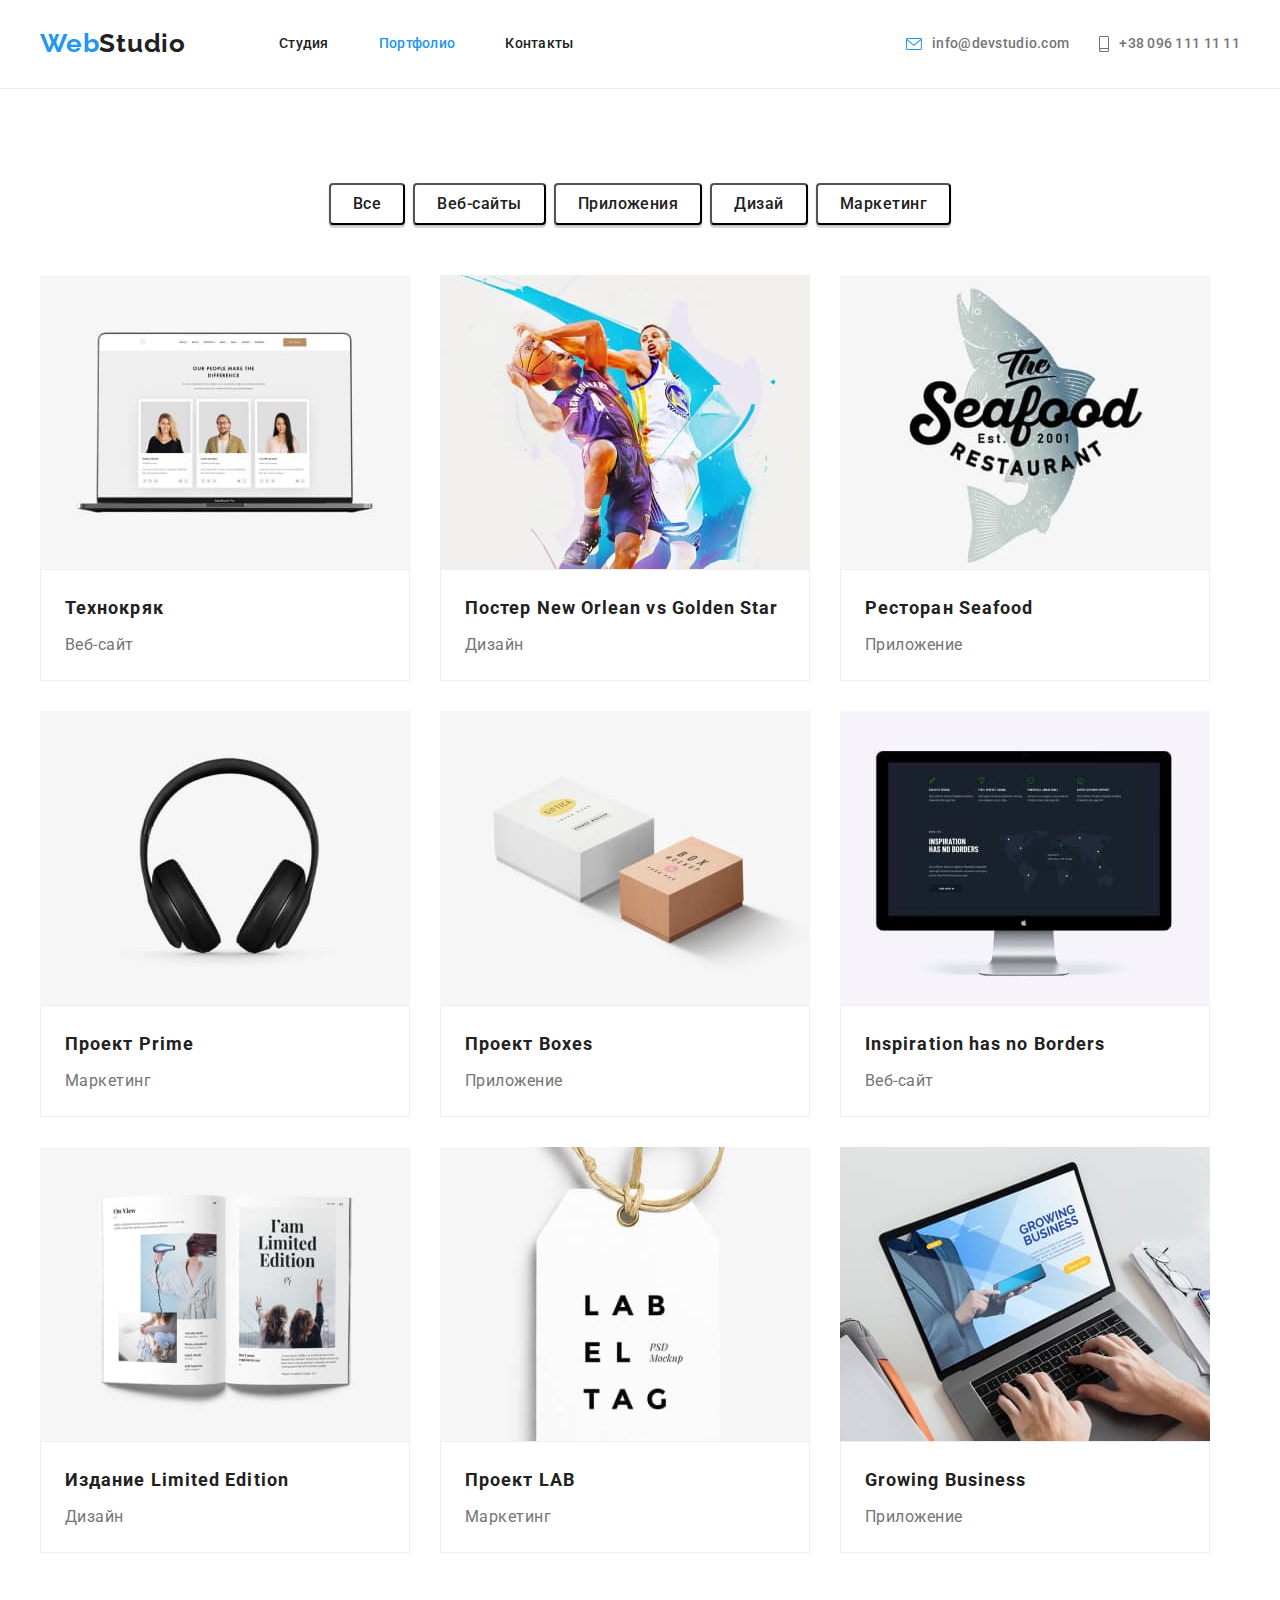
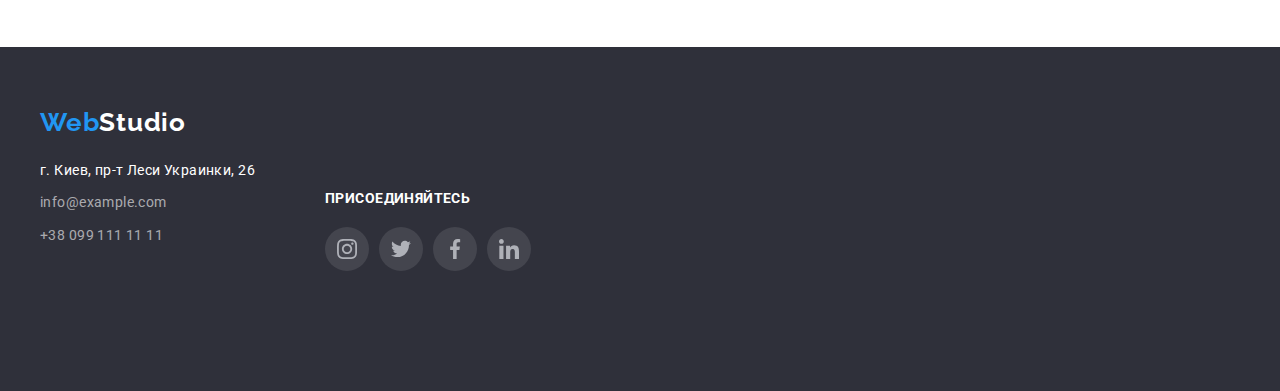
==== portfolio.html @ 56cd4641 "test" ====
<!DOCTYPE html>
<html lang="ru">

<head>
    <meta charset="UTF-8">
    <meta http-equiv="X-UA-Compatible" content="IE=edge">
    <meta name="viewport" content="width=device-width, initial-scale=1.0">
    <title>Портфолио</title>
    <link rel="preconnect" href="https://fonts.googleapis.com">
    <link rel="preconnect" href="https://fonts.gstatic.com" crossorigin>
    <link
        href="https://fonts.googleapis.com/css2?family=Raleway:wght@700&family=Roboto:wght@400;500;700;900&display=swap"
        rel="stylesheet">
    <link rel="stylesheet" href="https://cdnjs.cloudflare.com/ajax/libs/modern-normalize/1.1.0/modern-normalize.min.css"
        integrity="sha512-wpPYUAdjBVSE4KJnH1VR1HeZfpl1ub8YT/NKx4PuQ5NmX2tKuGu6U/JRp5y+Y8XG2tV+wKQpNHVUX03MfMFn9Q=="
        crossorigin="anonymous" referrerpolicy="no-referrer" />
    <link rel="stylesheet" href="./css/styles.css" />
</head>

<body>
    <!-- Шапка сайта Портфолио-->
    <header class="header">
        <div class="container header-container">
            <nav class="navigation">
                <a class="logo" href="/"><span class="logo-title">Web</span>Studio</a>
                <ul class="header-list list">
                    <li class="header-item"><a class="header-link" href=" ./index.html">Студия</a></li>
                    <li class="header-item"><a class="header-link current" href="./portfolio.html">Портфолио</a></li>
                    <li class="header-item"><a class="header-link" href="">Контакты</a>
                    </li>
                </ul>
            </nav>
            <ul class="contacts list">
                <li class="contact-item">
                    <a href="mailto:info@devstudio.com" class="mail-link">
                        <svg class="contact-icon" width="16px" height="12px">
                            <use href="/images/symbol-defs.svg#envelope"></use>
                        </svg>info@devstudio.com</a>
                </li>
                <li class="contact-item">
                    <a href="tel:+380961111111" class="tel-link">
                        <svg class="contact-icon" width="10px" height="16px">
                            <use href="/images/symbol-defs.svg#smartphone"></use>
                        </svg>+38 096 111 11 11
                    </a>
                </li>
            </ul>
        </div>
    </header>

    <!-- Секция о всем на сайте-->
    <main">
        <section class="section">
            <div class="container">
                <ul class="buttons-link list">
                    <li class="item">
                        <button class="button secondary" type="button">Все</button>
                    </li>
                    <li class="item">
                        <button class="button secondary" type="button">Веб-сайты</button>
                    </li>
                    <li class="item">
                        <button class="button secondary" type="button">Приложения</button>
                    </li>
                    <li class="item">
                        <button class="button secondary" type="button">Дизай</button>
                    </li>
                    <li class="item">
                        <button class="button secondary" type="button">Маркетинг</button>
                    </li>
                </ul>
                <ul class="images-list list">
                    <li class="images-item">
                        <img src="images/bild-img-5.jpg" alt="Технокряк" width="370" height="294" class="item-img" />
                        <div class="item-list item-text">
                            <h3 class="imag-title">Технокряк</h3>
                            <p class="imag-text">Веб-сайт</p>
                        </div>
                    </li>
                    <li class="images-item">
                        <img src="images/bild-img-6.jpg" alt="Постер New Orlean vs Golden Star" width="370" height="294"
                            class="item-img" />
                        <div class="item-list">
                            <h3 class="imag-title">Постер New Orlean vs Golden Star</h3>
                            <p class="imag-text">Дизайн</p>
                        </div>
                    </li>
                    <li class="images-item">
                        <img src="images/bild-img-7.jpg" alt="Ресторан Seafood" width="370" height="294"
                            class="item-img" />
                        <div class="item-list">
                            <h3 class="imag-title">Ресторан Seafood</h3>
                            <p class="imag-text">Приложение</p>
                        </div>
                    </li>
                    <li class="images-item">
                        <img src="images/bild-img-8.jpg" alt="Проект Prime" width="370" height="294" class="item-img" />
                        <div class="item-list">
                            <h3 class="imag-title">Проект Prime</h3>
                            <p class="imag-text">Маркетинг</p>
                        </div>
                    </li>
                    <li class="images-item">
                        <img src="images/bild-img-9.jpg" alt="Проект Boxes" width="370" height="294" class="item-img" />
                        <div class="item-list">
                            <h3 class="imag-title">Проект Boxes</h3>
                            <p class="imag-text">Приложение</p>
                        </div>
                    </li>
                    <li class="images-item">
                        <img src="images/bild-img-10.jpg" alt="Inspiration has no Borders" width="370" height="294"
                            class="item-img" />
                        <div class="item-list">
                            <h3 class="imag-title">Inspiration has no Borders</h3>
                            <p class="imag-text">Веб-сайт</p>
                        </div>
                    </li>
                    <li class="images-item">
                        <img src="images/bild-img-11.jpg" alt="Издание Limited Edition" width="370" height="294"
                            class="item-img" />
                        <div class="item-list">
                            <h3 class="imag-title">Издание Limited Edition</h3>
                            <p class="imag-text">Дизайн</p>
                        </div>
                    </li>
                    <li class="images-item">
                        <img src="images/bild-img-12.jpg" alt="Проект LAB" width="370" height="294" class="item-img" />
                        <div class="item-list">
                            <h3 class="imag-title">Проект LAB</h3>
                            <p class="imag-text">Маркетинг</p>
                        </div>
                    </li>
                    <li class="images-item">
                        <img src="images/bild-img-13.jpg" alt="Growing Business" width="370" height="294"
                            class="item-img" />
                        <div class="item-list">
                            <h3 class="imag-title">Growing Business</h3>
                            <p class="imag-text">Приложение</p>
                        </div>
                    </li>
                </ul>
            </div>
        </section>
        </main>
        <!--  Секция контакты -->
        <footer class="page-footer">
            <div class="container footer-container">
                <div class="footer">
                    <a class="logo" href="/"><span class="logo-title">Web</span>Studio</a>
                    <address class="footer-address">
                        <ul class="address-list list">
                            <li class="address-item">
                                <a class="footer-address" href="">г. Киев, пр-т Леси Украинки, 26</a>
                            </li>
                            <li class="address-item">
                                <a class="link-mail" href="mailto:info@example.com">info@example.com</a>
                            </li>
                            <li class="address-item">
                                <a class="link-tel" href="tel:+380991111111">+38 099 111 11 11</a>
                            </li>
                        </ul>
                    </address>
                </div>
                <div class="network">
                    <p class="footer-network">присоединяйтесь</p>
                    <ul class="footer-icons list">
                        <li class="footer-item">
                            <a class="footer-icon link" href="">
                                <svg class="footer-icon" width="20px" heingt="20px">
                                    <use href="/images/symbol-defs.svg#instagram">
                                    </use>
                                </svg>
                            </a>
                        </li>
                        <li class="footer-item">
                            <a class="footer-icon link" href="">
                                <svg class="footer-icon" width="20px" heingt="20px">
                                    <use href="/images/symbol-defs.svg#twitter">
                                    </use>
                                </svg>
                            </a>
                        </li>
                        <li class="footer-item">
                            <a class="footer-icon link" href="">
                                <svg class="footer-icon" width="20px" heingt="20px">
                                    <use href="/images/symbol-defs.svg#facebook">
                                    </use>
                                </svg>
                            </a>
                        </li>
                        <li class="footer-item">
                            <a class="footer-icon link" href="">
                                <svg class="footer-icon" width="20px" heingt="20px">
                                    <use href="/images/symbol-defs.svg#linkedin">
                                    </use>
                                </svg>
                            </a>
                        </li>
                    </ul>
                </div>
            </div>
        </footer>
</body>

</html>
---- css/styles.css ----
:root {
  --header-text-color: #212121;
  --main-text-color: #757575;
  --primary-title-color: #ffffff;
  --accent-color: #2196f2;
  --title-color: #000000;
  --footer-link-color: rgba(255, 255, 255, 0.6);
  --icon-color: #afb1b8;
}
p,
h1,
h2,
h3,
h4,
h5,
h6 {
  margin: 0;
}

img {
  display: block;
}

button {
  cursor: pointer;
}

body {
  margin: 0;
  font-family: Roboto, sans-serif;
  font-style: normal;
  font-size: 14px;
  font-weight: 400;
  line-height: 1.71;
  letter-spacing: 0.03em;
  color: #757575;
}

.list {
  list-style: none;
}

a {
  text-decoration: none;
}
.container {
  width: 1200px;
  padding-left: 15px;
  padding-right: 15px;
  margin: 0 auto;

  /*outline: 1px solid red;*/
}

.section {
  padding: 94px 0;
}
ul {
  margin: 0;
  padding: 0;
}

/*-----------------------------HEADER-------------------------------*/
.header {
  /*padding-top: 24px;
  padding-bottom: 25px;*/
  border-bottom: 1px solid #ececec;
}

.header-container {
  display: flex;
}
/*----logo-header----*/
/*----logo-title-header----*/

.logo {
  font-family: Raleway;
  font-weight: bold;

  font-size: 26px;
  line-height: 1.19;
  text-decoration: none;
  letter-spacing: 0.03em;

  padding-top: 24px;
  padding-bottom: 25px;
  text-decoration: none;
  color: var(--header-text-color);
}
.logo-title {
  padding-top: 24px;
  padding-bottom: 25px;
  color: var(--accent-color);
}

.logo:hover,
.logo:focus {
  color: var(--accent-color);
}
/*----navigation----*/
/*----header-list----*/

.navigation {
  display: flex;
  align-items: center;
}

.header-list {
  display: flex;
  margin-left: 93px;
}

.header-list .header-item + .header-item {
  margin-left: 50px;
}
.header-link {
  font-weight: 500;
  font-size: 14px;
  line-height: 1.14;
  letter-spacing: 0.02em;
  padding-top: 32px;
  padding-bottom: 32px;
  display: flex;
  color: var(--header-text-color);
}
.header-link:hover,
.header-link:focus {
  color: var(--accent-color);
}
/*.header-item:first-child {
  margin-left: 93px;}*/

/*.header-link:not(:first-child) {
  margin-left: 93px;*/

/*.header-link:nth-child(-n + 2) {
  margin-left: 50px;
}*/

/*contacts-header*/

.contacts {
  display: flex;
  margin-left: auto;
  padding-top: 32px;
  padding-bottom: 32px;
}

.mail-link {
  font-weight: 500;
  font-size: 14px;
  line-height: 1.14;
  letter-spacing: 0.02em;

  color: var(--main-text-color);
  margin-right: 30px;
}

.tel-link {
  font-weight: 500;
  font-size: 14px;
  line-height: 1.14;

  letter-spacing: 0.02em;
  color: var(--main-text-color);
}

.mail-link:hover,
.mail-link:focus {
  color: var(--accent-color);
}

.tel-link:hover,
.tel-link:focus {
  color: var(--accent-color);
}
.contact-icon {
  margin-right: 10px;
  vertical-align: middle;
  fill: var(--main-text-color);
}
.contact-icon:hover,
.contact-icon:focus {
  fill: currentColor;
}
.current {
  color: var(--accent-color);
}

/*-------------------------------MAIN---------------------------*/
/*---section-hero---*/
.hero {
  padding-top: 200px;
  padding-bottom: 200px;
  background-color: #2f303a;

  /*max-width: 1600px;
  min-height: 600px;
  margin-left: auto;
  margin-right: auto;
  text-align: center;
  background-image: linear-gradient (
  to right,  rgba(47, 48, 58, 0.4),
 rgba(47, 48, 58, 0.4),
  url('../images/overlay.jpg');
  background-repeat: no-repeat;
  background-position: center;
  background-size: cover;*/
}

.hero-title {
  font-weight: 900;
  font-size: 44px;
  line-height: 1.36;

  text-align: center;
  letter-spacing: 0.06em;

  margin-top: 0;
  margin-bottom: 30px;
  text-transform: uppercase;
  color: var(--primary-title-color);
}

/*---button-studio---*/

.hero-button {
  border: transparent;
  font-family: inherit;
  font-weight: 700;
  font-size: 16px;
  line-height: 1.87;
  letter-spacing: 0.06em;

  display: flex;
  align-items: center;
  text-align: center;

  padding: 11px 32px;
  margin-top: 30px;
  min-width: 200px;
  margin-left: auto;
  margin-right: auto;

  cursor: pointer;
  color: var(--primary-title-color);

  background: #2196f3;
  box-shadow: 0px 4px 4px rgba(0, 0, 0, 0.15);
  border-radius: 4px;
}
/*---features---*/
.feature-icons {
  display: flex;
  width: 270px;
  height: 120px;
  justify-content: center;
  align-items: center;
  background-color: #f5f4fa;
  border-radius: 4px;
  margin-bottom: 30px;
}

.section-title {
  font-size: 36px;
  line-height: 1.17;
  margin-bottom: 50px;

  text-align: center;
  color: var(--title-text-color);
}
.section {
  padding-top: 94px;
  padding-bottom: 94px;
}
.section-no-padding {
  padding-top: 94px;
  padding-bottom: 0;
}

.feature-list {
  display: flex;
  justify-content: center;
}

/*.feature-item:not(:first-child) {
  margin-left: 30px;
}*/
.feature-item:not(:last-child) {
  margin-right: 30px;
}
.feature-item:not(:first-child) {
  margin-right: 30px;
}

.feature-title {
  font-size: 14px;
  line-height: 1.14;
  letter-spacing: 0.03em;
  text-transform: uppercase;
  color: var(--header-text-color);
}

.feature-text {
  font-size: 14px;
  line-height: 1.71;
  letter-spacing: 0.03em;
  margin-top: 10px;
  color: var(--main-text-color);
}
/*---info---*/

.info-list {
  display: flex;
  margin-top: 50px;
}

.info-item:not(:first-child) {
  margin-left: 30px;
}

.info-item {
  justify-content: space-between;
}

.info-title {
  font-size: 36px;
  line-height: 1.16;
  text-align: center;
  letter-spacing: 0.03em;

  color: var(--header-text-color);
}

/*----about----*/

.about-section {
  background: #f5f4fa;
}
.about-list {
  display: flex;

  /*flex-basis: inherit;*/
}
.about-list .about-title {
  font-weight: 500;
  font-size: 16px;
  line-height: 1.19;
}

.about-list .about-text {
  font-size: 16px;
  line-height: 1.19;
  margin-top: 10px;
}
.about-item {
  background: #ffffff;
  box-shadow: 0px 1px 3px rgba(0, 0, 0, 0.12), 0px 1px 1px rgba(0, 0, 0, 0.14),
    0px 2px 1px rgba(0, 0, 0, 0.2);
  border-radius: 0px 0px 4px 4px;
}
.about-team {
  font-style: normal;
  font-size: 36px;
  line-height: 1.16;
  text-align: center;
  letter-spacing: 0.03em;

  margin-bottom: 50px;
  justify-content: space-between;
  color: var(--header-text-color);
}

.about-title {
  font-style: normal;
  font-weight: 500;
  font-size: 16px;
  line-height: 1.19px;

  text-align: center;
  letter-spacing: 0.03em;

  color: var(--header-text-color);
}

.about-item:not(:first-child) {
  margin-left: 30px;
}

.about-list .about-title,
.about-list .about-text {
  text-align: center;
}

.about-list .about {
  padding-top: 30px;
  padding-bottom: 30px;
}
.social-list {
  display: flex;
  justify-content: center;
  margin-top: 16px;
}

.social-list .social-item + .social-item {
  margin-left: 10px;
}
.social-link {
  display: flex;
  width: 44px;
  height: 44px;
  border-radius: 50%;
  justify-content: center;
  align-items: center;
  /*background-color: #ffffff;*/
  color: var(--icons-color);
}

.social-icon {
  fill: currentColor;
}

.social-link:hover,
.social-link:focus {
  /*color: #ffffff;*/
  background-color: var(--accent-color);
}

/*clients*/
.clients {
  padding-top: 94px;
  padding-bottom: 94px;
}
.clients-list {
  display: flex;
  justify-content: center;
  margin-top: 50px;
}
.clients-list .client-item + .client-item {
  margin-left: 30px;
}
.clietns-title {
  font-style: normal;
  font-size: 36px;
  line-height: 42px;
  text-align: center;
  letter-spacing: 0.03em;

  color: var(--header-text-color);
}
.client-link {
  display: flex;
  width: 170px;
  height: 92px;
  justify-content: center;
  align-items: center;
  border: 1px solid var(--icon-color);
  border-radius: 4px;
  color: var(--icon-color);
}
.client-icon {
  fill: currentColor;
}
.client-link:hover,
.client-link:focus {
  color: var(--accent-color);
  border-color: var(--accent-color);
}
/*----------------------------FOOTER---------------------------*/

.page-footer {
  padding-top: 60px;
  padding-bottom: 20px;
  background-color: #2f303a;
}
.footer-address {
  font-style: normal;
  font-weight: normal;
  font-size: 14px;
  line-height: 1.71;
  letter-spacing: 0.03em;
  margin-top: 20px;
  color: var(--primary-title-color);
}

.page-footer .logo {
  font-family: Raleway;
  font-size: 26px;
  line-height: 1.19;
  letter-spacing: 0.03em;
  color: var(--primary-title-color);
}

.page-footer .logo:hover,
.page-footer.logo:focus {
  color: var(--accent-color);
}
/*---address---*/

.address-list {
  color: var(--primary-title-color);
}
.address-item {
  margin-bottom: 9px;
}

/*---contacts---*/

.link-mail {
  font-style: normal;
  font-size: 14px;
  line-height: 1.71;
  letter-spacing: 0.03em;
  color: var(--footer-link-color);
}

.link-tel {
  font-style: normal;
  font-size: 14px;
  line-height: 1.71;
  letter-spacing: 0.03em;
  color: var(--footer-link-color);
}
.footer-network {
  font-weight: 700;
  font-size: 14px;
  line-height: 1.14;
  letter-spacing: 0.03em;
  text-transform: uppercase;

  margin-bottom: 20px;
  padding-top: 72px;

  color: var(--primary-title-color);
}
.footer-item {
  padding-bottom: 100px;
}

.footer-icon.link {
  display: flex;
  width: 44px;
  height: 44px;
  border-radius: 50%;
  align-items: center;
  background-color: rgba(255, 255, 255, 0.1);
  color: var(--primary-title-color);
}
.footer-icons .footer-item + .footer-item {
  margin-left: 10px;
}
.footer-icons {
  display: flex;
}
.footer-container {
  display: flex;
}
.footer-icon {
  justify-content: center;
  fill: currentColor;
}
.network {
  margin: 12px 0 0 70px;
}
.footer-icon.link:hover,
.footer-icon.link:focus {
  background-color: var(--accent-color);
}
/*--------------------PORTFOLIO----------------------*/
/*button-portfolio*/

.buttons-link {
  display: flex;
  justify-content: center;
  margin-bottom: 50px;
}

.buttons-link .item + .item {
  margin-left: 8px;
}

.button {
  font-family: inherit;
  font-style: normal;
  font-weight: 500;
  font-size: 16px;
  line-height: 1.62;
  letter-spacing: 0.03em;
  box-shadow: 0px 3px 1px rgba(0, 0, 0, 0.1), 0px 1px 2px rgba(0, 0, 0, 0.08),
    0px 2px 2px rgba(0, 0, 0, 0.12);
  border-radius: 4px;

  background: #f5f4fa;
  cursor: pointer;
  color: var(--header-text-color);
}

.button .primary {
  font-weight: 700;
  font-size: 16px;
  line-height: 1.87;
  color: var(--primary-title-color);
  background-color: var(--accent-color);

  border-radius: 4px;

  padding: 11px 32px;
  min-width: 200px;
  text-align: center;
}

.button.secondary {
  font-weight: 500;
  font-size: 16px;
  line-height: 1.62;

  padding: 6px 22px;
  min-width: 73px;
  background-color: var(--primary-title-color);
}

.button.secondary:hover,
.button.secondary:focus,
.button.secondary:active {
  color: var(--primary-title-color);
  background-color: var(--accent-color);
}
/*-------imeges----*/

.images-list {
  display: flex;
  flex-wrap: wrap;
  margin-right: -30px;
  margin-bottom: -30px;
}
.images-item {
  margin-right: 30px;
  margin-bottom: 30px;
}
.item-list {
  padding-top: 20px;
  padding-bottom: 20px;
  border: 1px solid #eeeeee;
  padding-right: 24px;
  padding-left: 24px;
}
.images-list .images-item:hover {
  box-shadow: 0px 1px 1px rgba(0, 0, 0, 0.12), 0px 4px 4px rgba(0, 0, 0, 0.06),
    1px 4px 6px rgba(0, 0, 0, 0.16);
}
.item-text {
  background: var(--primary-title-color);
  border: 1px solid #eeeeee;
  box-sizing: border-box;
}

.imag-title {
  font-weight: 700;
  font-size: 18px;
  line-height: 2;
  letter-spacing: 0.06em;
  margin-bottom: 4px;
  color: var(--header-text-color);
}
.imag-text {
  font-weight: normal;
  font-size: 16px;
  line-height: 1.87;
  letter-spacing: 0.03em;
  color: var(--main-text-color);
}
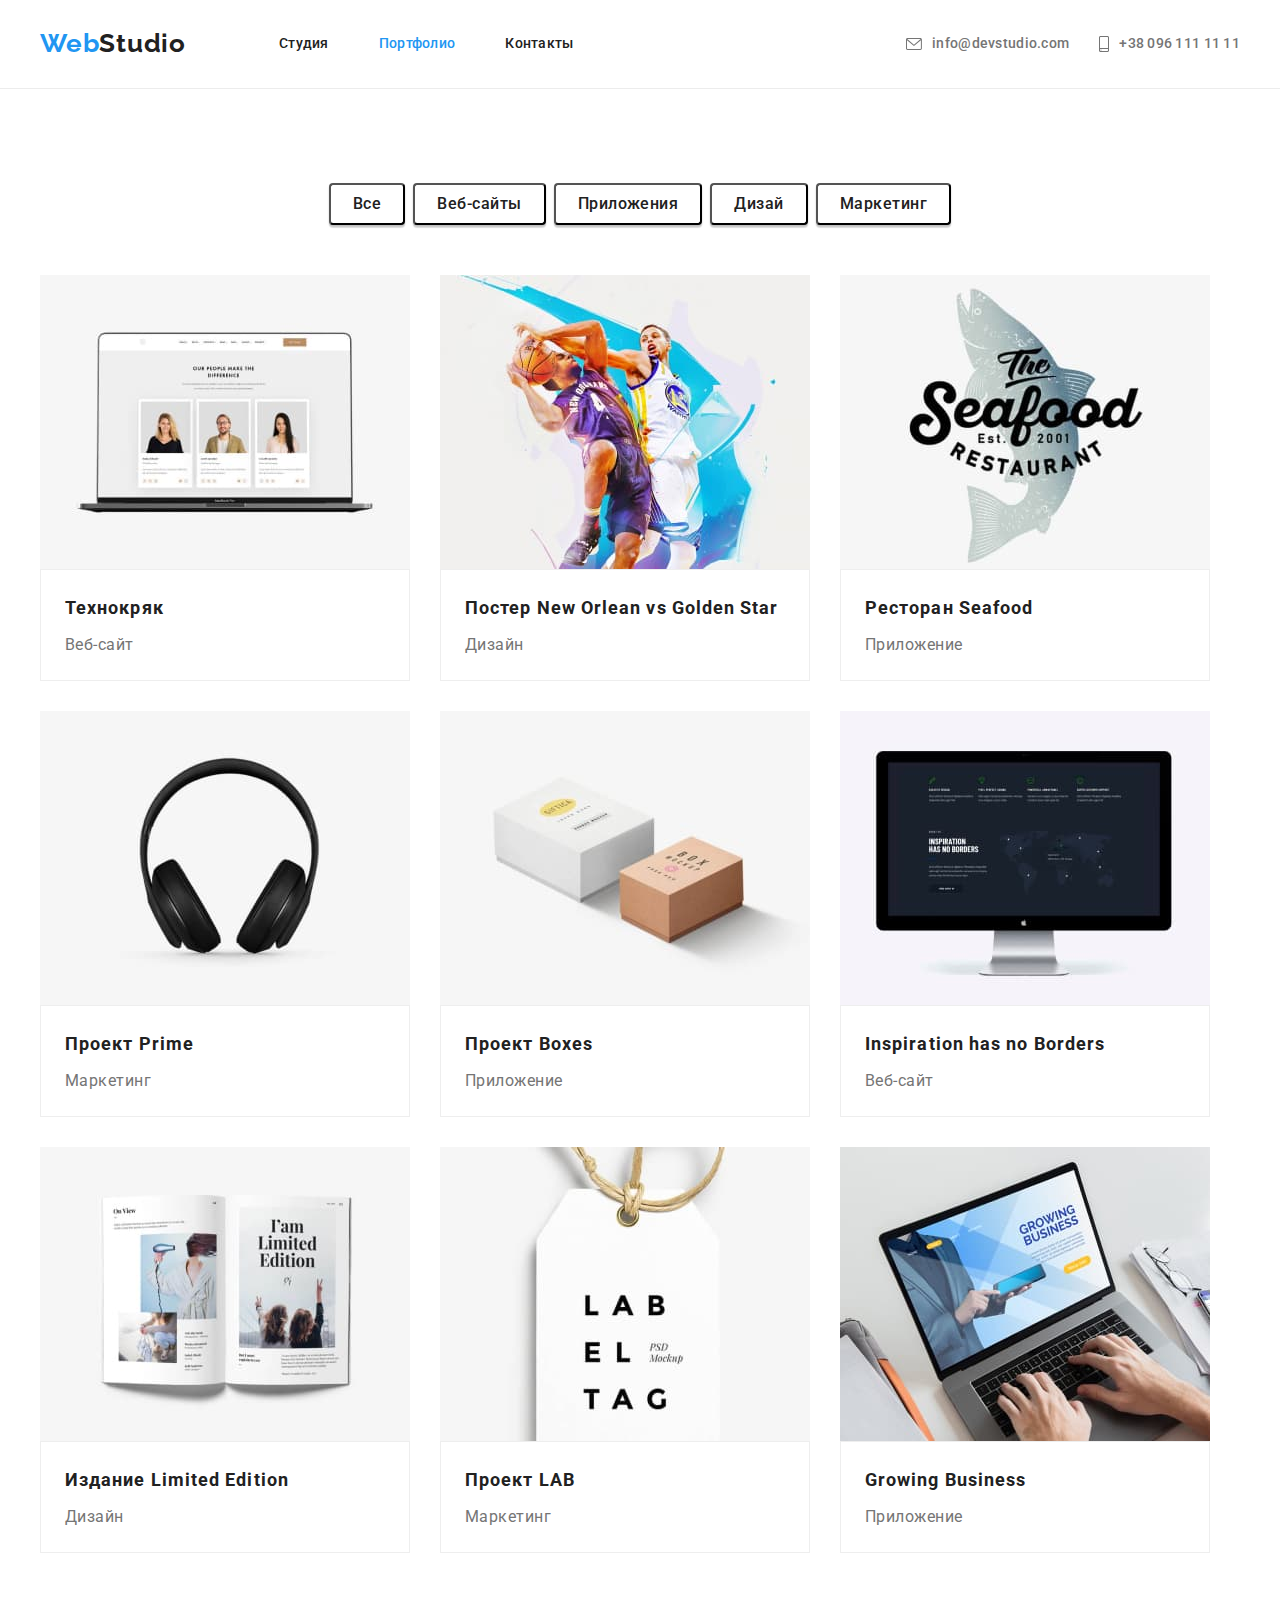
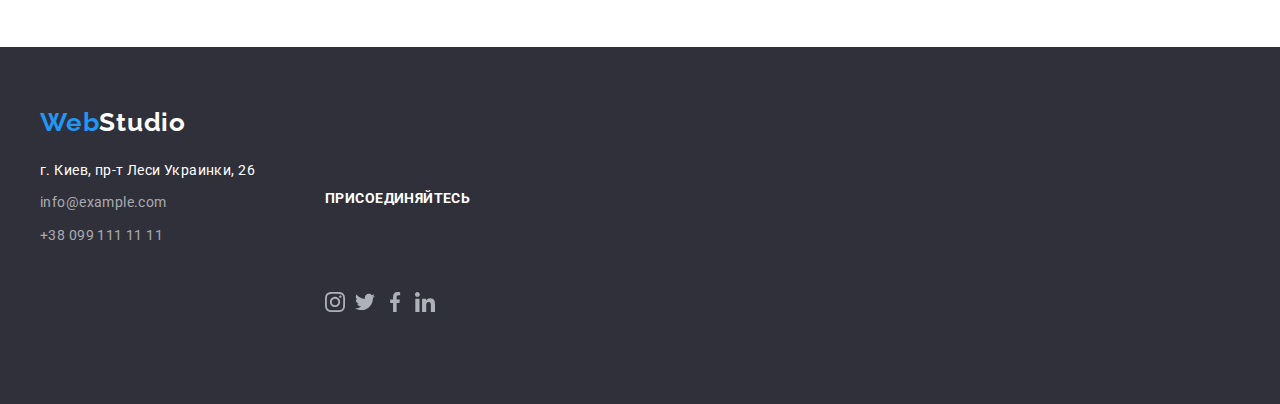
==== commit 57c0cc2d: "test" ====
--- a/portfolio.html
+++ b/portfolio.html
@@ -34,13 +34,13 @@
                 <li class="contact-item">
                     <a href="mailto:info@devstudio.com" class="mail-link">
                         <svg class="contact-icon" width="16px" height="12px">
-                            <use href="/images/symbol-defs.svg#envelope"></use>
+                            <use href="./images/symbol-defs.svg#envelope"></use>
                         </svg>info@devstudio.com</a>
                 </li>
                 <li class="contact-item">
                     <a href="tel:+380961111111" class="tel-link">
                         <svg class="contact-icon" width="10px" height="16px">
-                            <use href="/images/symbol-defs.svg#smartphone"></use>
+                            <use href="./images/symbol-defs.svg#smartphone"></use>
                         </svg>+38 096 111 11 11
                     </a>
                 </li>
@@ -161,37 +161,37 @@
                         </ul>
                     </address>
                 </div>
-                <div class="network">
-                    <p class="footer-network">присоединяйтесь</p>
-                    <ul class="footer-icons list">
-                        <li class="footer-item">
-                            <a class="footer-icon link" href="">
-                                <svg class="footer-icon" width="20px" heingt="20px">
-                                    <use href="/images/symbol-defs.svg#instagram">
-                                    </use>
-                                </svg>
-                            </a>
-                        </li>
-                        <li class="footer-item">
-                            <a class="footer-icon link" href="">
-                                <svg class="footer-icon" width="20px" heingt="20px">
-                                    <use href="/images/symbol-defs.svg#twitter">
-                                    </use>
-                                </svg>
-                            </a>
-                        </li>
-                        <li class="footer-item">
-                            <a class="footer-icon link" href="">
-                                <svg class="footer-icon" width="20px" heingt="20px">
-                                    <use href="/images/symbol-defs.svg#facebook">
-                                    </use>
-                                </svg>
-                            </a>
-                        </li>
-                        <li class="footer-item">
-                            <a class="footer-icon link" href="">
-                                <svg class="footer-icon" width="20px" heingt="20px">
-                                    <use href="/images/symbol-defs.svg#linkedin">
+                <div class="footer-social">
+                    <p class="footer-social-title">присоединяйтесь</p>
+                    <ul class="footer-social-icons list">
+                        <li class="footer-social-logo">
+                            <a class="footer-icon link" href="">
+                                <svg class="footer-icon" width="20px" heingt="20px">
+                                    <use href="./images/symbol-defs.svg#instagram">
+                                    </use>
+                                </svg>
+                            </a>
+                        </li>
+                        <li class="footer-social-logo">
+                            <a class="footer-icon link" href="">
+                                <svg class="footer-icon" width="20px" heingt="20px">
+                                    <use href="./images/symbol-defs.svg#twitter">
+                                    </use>
+                                </svg>
+                            </a>
+                        </li>
+                        <li class="footer-social-logo">
+                            <a class="footer-icon link" href="">
+                                <svg class="footer-icon" width="20px" heingt="20px">
+                                    <use href="./images/symbol-defs.svg#facebook">
+                                    </use>
+                                </svg>
+                            </a>
+                        </li>
+                        <li class="footer-social-logo">
+                            <a class="footer-icon link" href="">
+                                <svg class="footer-icon" width="20px" heingt="20px">
+                                    <use href="./images/symbol-defs.svg#linkedin">
                                     </use>
                                 </svg>
                             </a>
--- a/css/styles.css
+++ b/css/styles.css
@@ -164,7 +164,10 @@
   letter-spacing: 0.02em;
   color: var(--main-text-color);
 }
-
+.contact-item:hover,
+.contact-item:focus {
+  color: var(--accent-color);
+}
 .mail-link:hover,
 .mail-link:focus {
   color: var(--accent-color);
@@ -179,9 +182,9 @@
   vertical-align: middle;
   fill: var(--main-text-color);
 }
-.contact-icon:hover,
-.contact-icon:focus {
-  fill: currentColor;
+.contacts-list:hover,
+.contacts-list:focus {
+  color: var(--accent-color);
 }
 .current {
   color: var(--accent-color);
@@ -442,7 +445,7 @@
 .clietns-title {
   font-style: normal;
   font-size: 36px;
-  line-height: 42px;
+  line-height: 1.16;
   text-align: center;
   letter-spacing: 0.03em;
 
@@ -521,50 +524,52 @@
   letter-spacing: 0.03em;
   color: var(--footer-link-color);
 }
-.footer-network {
+/*-----footer-social----*/
+
+.footer-social-title {
   font-weight: 700;
   font-size: 14px;
   line-height: 1.14;
   letter-spacing: 0.03em;
+
   text-transform: uppercase;
-
   margin-bottom: 20px;
-  padding-top: 72px;
-
-  color: var(--primary-title-color);
-}
-.footer-item {
-  padding-bottom: 100px;
-}
-
-.footer-icon.link {
+  color: var(--primary-title-color);
+}
+
+.footer-icon .link {
   display: flex;
   width: 44px;
   height: 44px;
+
   border-radius: 50%;
   align-items: center;
+  justify-content: center;
+
   background-color: rgba(255, 255, 255, 0.1);
   color: var(--primary-title-color);
 }
-.footer-icons .footer-item + .footer-item {
+.footer-icon .link:hover,
+.footer-icon .link:focus {
+  background-color: var(--accent-color);
+}
+
+.page-footer .container {
+  display: flex;
+}
+.footer-social {
+  margin: 12px 0 0 70px;
+  padding-top: 72px;
+}
+.footer-icon {
+  justify-content: center;
+  fill: currentColor;
+}
+.footer-social-icons .footer-social-logo + .footer-social-logo {
   margin-left: 10px;
 }
-.footer-icons {
-  display: flex;
-}
-.footer-container {
-  display: flex;
-}
-.footer-icon {
-  justify-content: center;
-  fill: currentColor;
-}
-.network {
-  margin: 12px 0 0 70px;
-}
-.footer-icon.link:hover,
-.footer-icon.link:focus {
-  background-color: var(--accent-color);
+.footer-social-icons {
+  display: flex;
 }
 /*--------------------PORTFOLIO----------------------*/
 /*button-portfolio*/
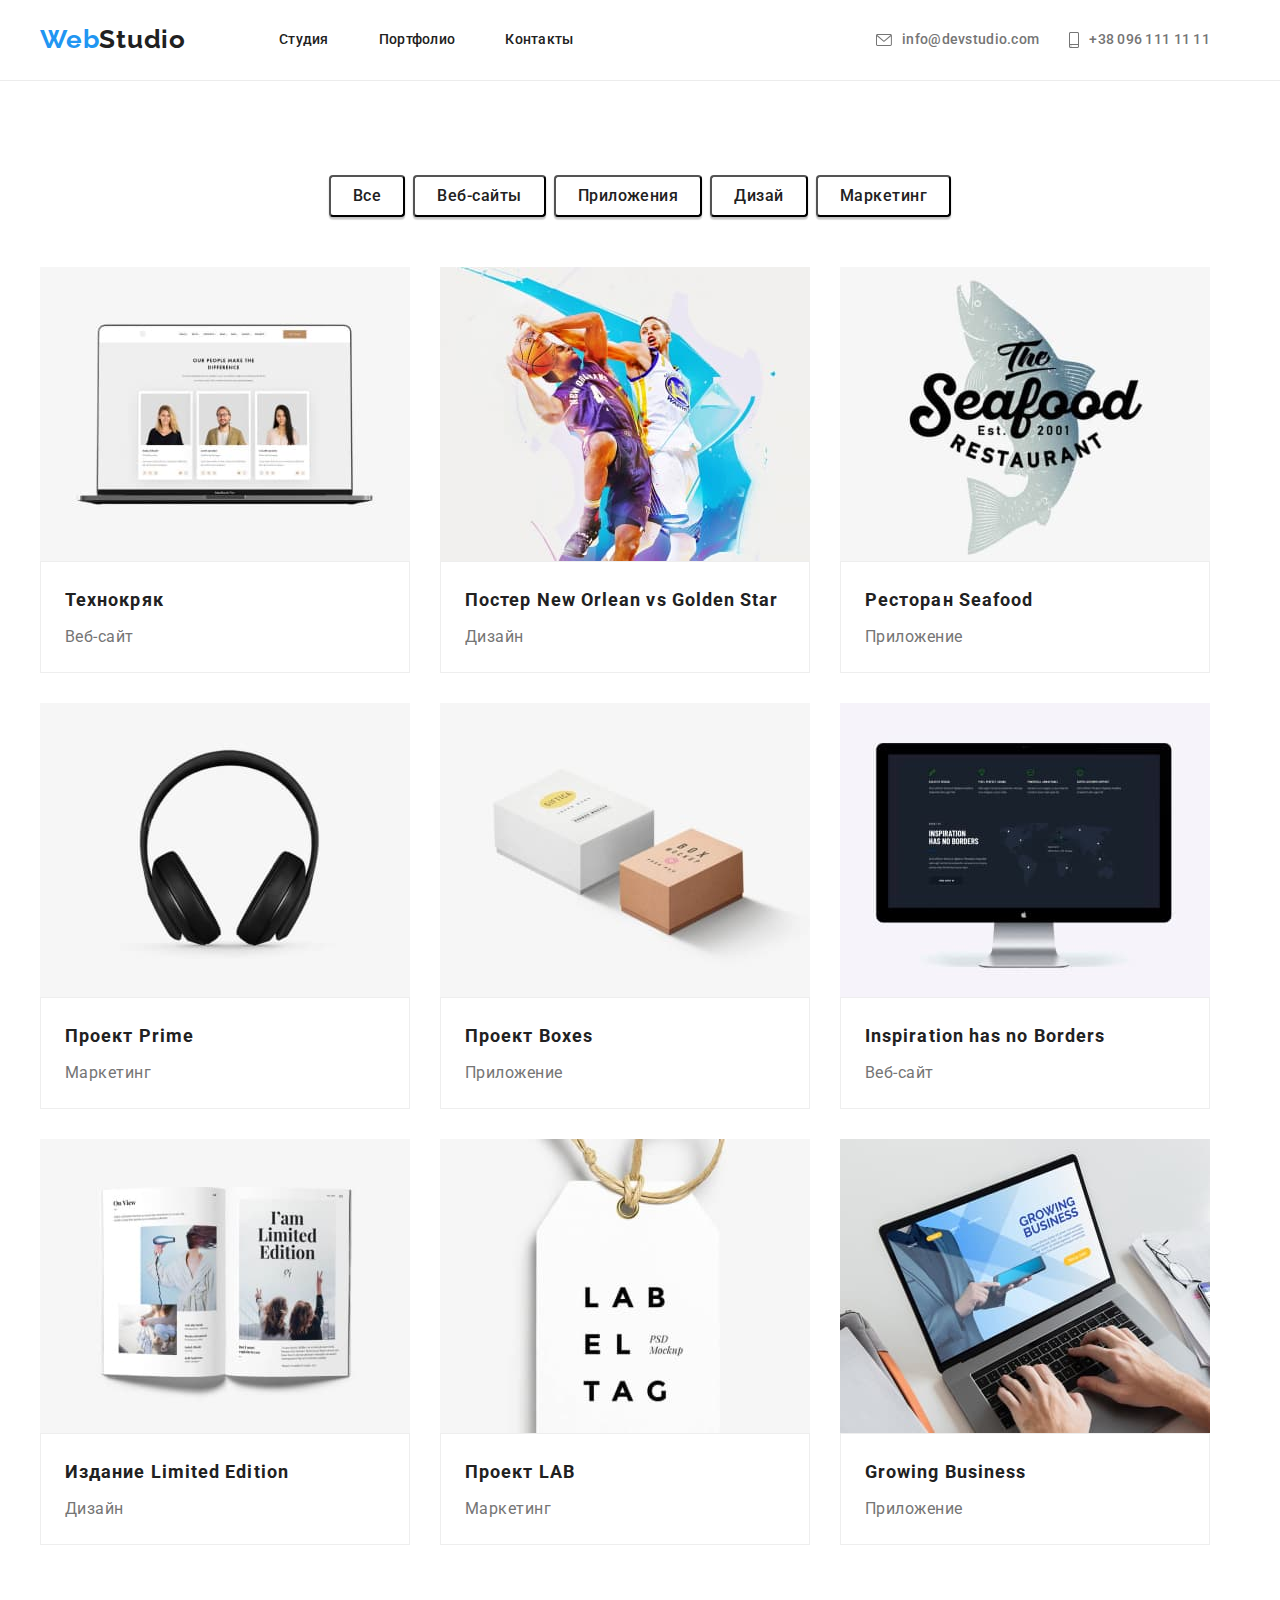
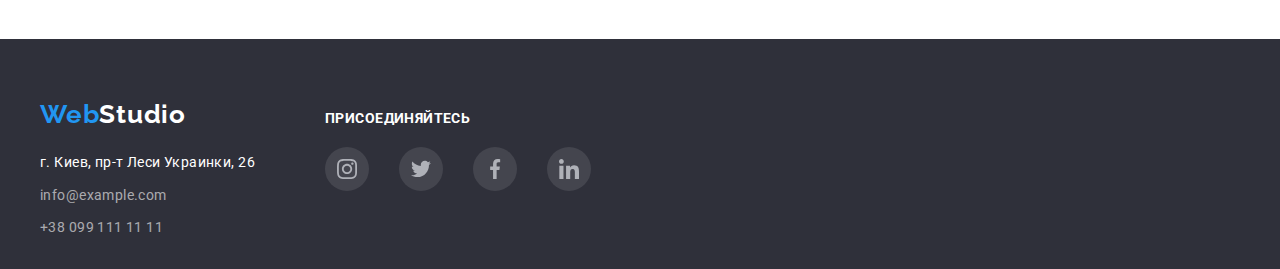
==== commit 55b42f6c: "test" ====
--- a/portfolio.html
+++ b/portfolio.html
@@ -30,20 +30,23 @@
                     </li>
                 </ul>
             </nav>
-            <ul class="contacts list">
-                <li class="contact-item">
-                    <a href="mailto:info@devstudio.com" class="mail-link">
-                        <svg class="contact-icon" width="16px" height="12px">
-                            <use href="./images/symbol-defs.svg#envelope"></use>
-                        </svg>info@devstudio.com</a>
+            <ul class="contacts list">    
+                <li class="item">
+                    <a class="link" href="mailto:info@devstudio.com">
+                        <svg class="envelope-icon" width="16px" height="12px">
+                            <use href="images/symbol-defs.svg#envelope"></use>
+                        </svg> info@devstudio.com
+                    </a>
                 </li>
-                <li class="contact-item">
-                    <a href="tel:+380961111111" class="tel-link">
-                        <svg class="contact-icon" width="10px" height="16px">
-                            <use href="./images/symbol-defs.svg#smartphone"></use>
+                
+                <li class="item">
+                    <a class="link" href="tel:+380961111111">
+                        <svg class="smartphone-icon" width="10px" height="16px">
+                            <use href="images/symbol-defs.svg#smartphone"></use>
                         </svg>+38 096 111 11 11
                     </a>
                 </li>
+
             </ul>
         </div>
     </header>
@@ -161,42 +164,40 @@
                         </ul>
                     </address>
                 </div>
+
                 <div class="footer-social">
-                    <p class="footer-social-title">присоединяйтесь</p>
-                    <ul class="footer-social-icons list">
-                        <li class="footer-social-logo">
-                            <a class="footer-icon link" href="">
-                                <svg class="footer-icon" width="20px" heingt="20px">
-                                    <use href="./images/symbol-defs.svg#instagram">
-                                    </use>
-                                </svg>
-                            </a>
-                        </li>
-                        <li class="footer-social-logo">
-                            <a class="footer-icon link" href="">
-                                <svg class="footer-icon" width="20px" heingt="20px">
-                                    <use href="./images/symbol-defs.svg#twitter">
-                                    </use>
-                                </svg>
-                            </a>
-                        </li>
-                        <li class="footer-social-logo">
-                            <a class="footer-icon link" href="">
-                                <svg class="footer-icon" width="20px" heingt="20px">
-                                    <use href="./images/symbol-defs.svg#facebook">
-                                    </use>
-                                </svg>
-                            </a>
-                        </li>
-                        <li class="footer-social-logo">
-                            <a class="footer-icon link" href="">
-                                <svg class="footer-icon" width="20px" heingt="20px">
-                                    <use href="./images/symbol-defs.svg#linkedin">
-                                    </use>
+                    <p class="network">присоединяйтесь</p>
+                    <ul class="footer-icons list">
+                        <li class="logo-item">
+                            <a class="footer-icon link" href="">
+                                <svg class="footer-icon" width="20px" height="20px">
+                                    <use href="images/symbol-defs.svg#instagram"></use>
+                                </svg>
+                            </a>
+                        </li>
+                        <li class="logo-item">
+                            <a class="footer-icon link" href="">
+                                <svg class="footer-icon" width="20px" height="20px">
+                                    <use href="images/symbol-defs.svg#twitter"></use>
+                                </svg>
+                            </a>
+                        </li>
+                        <li class="logo-item">
+                            <a class="footer-icon link" href="">
+                                <svg class="footer-icon" width="20px" height="20px">
+                                    <use href="images/symbol-defs.svg#facebook"></use>
+                                </svg>
+                            </a>
+                        </li>
+                        <li class="logo-item">
+                            <a class="footer-icon link" href="">
+                                <svg class="footer-icon" width="20px" height="20px">
+                                    <use href="images/symbol-defs.svg#linkedin"></use>
                                 </svg>
                             </a>
                         </li>
                     </ul>
+
                 </div>
             </div>
         </footer>
--- a/css/styles.css
+++ b/css/styles.css
@@ -145,50 +145,68 @@
   padding-top: 32px;
   padding-bottom: 32px;
 }
-
-.mail-link {
+.link {
   font-weight: 500;
   font-size: 14px;
   line-height: 1.14;
-  letter-spacing: 0.02em;
-
-  color: var(--main-text-color);
+
   margin-right: 30px;
-}
-
-.tel-link {
-  font-weight: 500;
-  font-size: 14px;
-  line-height: 1.14;
-
   letter-spacing: 0.02em;
   color: var(--main-text-color);
 }
-.contact-item:hover,
-.contact-item:focus {
-  color: var(--accent-color);
-}
-.mail-link:hover,
-.mail-link:focus {
-  color: var(--accent-color);
-}
-
-.tel-link:hover,
-.tel-link:focus {
-  color: var(--accent-color);
-}
-.contact-icon {
+.contacts .link .envelope-icon,
+.contacts .link .smartphone-icon {
+  margin-right: 10px;
+  fill: currentColor;
+}
+.contacts .item .link {
+  display: flex;
+  align-items: center;
+}
+.contacts .link:hover,
+.contacts .link:focus {
+  color: var(--accent-color);
+}
+.envelope-icon .smartphone-icon {
   margin-right: 10px;
   vertical-align: middle;
   fill: var(--main-text-color);
 }
-.contacts-list:hover,
-.contacts-list:focus {
-  color: var(--accent-color);
-}
-.current {
-  color: var(--accent-color);
-}
+.navigation .link:hover {
+  color: var(--accent-color);
+}
+/*mail-link {
+  font-weight: 500;
+  font-size: 14px;
+  line-height: 1.14;
+  letter-spacing: 0.02em;
+
+  color: var(--main-text-color);
+  margin-right: 30px;
+}*/
+
+/*.tel-link {
+  font-weight: 500;
+  font-size: 14px;
+  line-height: 1.14;
+
+  letter-spacing: 0.02em;
+  color: var(--main-text-color);
+}*/
+/*.contact-item:hover,
+.contact-item:focus {
+  color: var(--accent-color);
+}*/
+
+/*.mail-link:hover,
+.mail-link:focus {
+  color: var(--accent-color);
+}*/
+
+/*.tel-link:hover,
+.tel-link:focus {
+  color: var(--accent-color);
+}*/
 
 /*-------------------------------MAIN---------------------------*/
 /*---section-hero---*/
@@ -399,6 +417,7 @@
   padding-top: 30px;
   padding-bottom: 30px;
 }
+/*----social----*/
 .social-list {
   display: flex;
   justify-content: center;
@@ -415,7 +434,7 @@
   border-radius: 50%;
   justify-content: center;
   align-items: center;
-  /*background-color: #ffffff;*/
+  background-color: #ffffff;
   color: var(--icons-color);
 }
 
@@ -425,11 +444,11 @@
 
 .social-link:hover,
 .social-link:focus {
-  /*color: #ffffff;*/
+  color: #ffffff;
   background-color: var(--accent-color);
 }
 
-/*clients*/
+/*-----clients----*/
 .clients {
   padding-top: 94px;
   padding-bottom: 94px;
@@ -464,13 +483,18 @@
 .client-icon {
   fill: currentColor;
 }
+
 .client-link:hover,
 .client-link:focus {
   color: var(--accent-color);
   border-color: var(--accent-color);
 }
+
 /*----------------------------FOOTER---------------------------*/
-
+.footer-container {
+  display: flex;
+  align-items: baseline;
+}
 .page-footer {
   padding-top: 60px;
   padding-bottom: 20px;
@@ -526,50 +550,44 @@
 }
 /*-----footer-social----*/
 
-.footer-social-title {
+.network {
+  text-transform: uppercase;
   font-weight: 700;
-  font-size: 14px;
   line-height: 1.14;
-  letter-spacing: 0.03em;
-
-  text-transform: uppercase;
+  color: var(--primary-title-color);
   margin-bottom: 20px;
-  color: var(--primary-title-color);
-}
-
-.footer-icon .link {
+}
+.footer-icon.link {
   display: flex;
   width: 44px;
   height: 44px;
-
   border-radius: 50%;
   align-items: center;
-  justify-content: center;
-
   background-color: rgba(255, 255, 255, 0.1);
   color: var(--primary-title-color);
 }
-.footer-icon .link:hover,
-.footer-icon .link:focus {
-  background-color: var(--accent-color);
-}
-
-.page-footer .container {
-  display: flex;
-}
+.footer-icon {
+  justify-content: center;
+  fill: currentColor;
+}
+/*.footer-icons .logo-item + .logo-item {
+  margin-left: 10px;
+}*/
+
+.footer-icons {
+  display: flex;
+}
+
+.footer .container {
+  display: flex;
+}
+
 .footer-social {
   margin: 12px 0 0 70px;
-  padding-top: 72px;
-}
-.footer-icon {
-  justify-content: center;
-  fill: currentColor;
-}
-.footer-social-icons .footer-social-logo + .footer-social-logo {
-  margin-left: 10px;
-}
-.footer-social-icons {
-  display: flex;
+}
+.footer-icon.link:hover,
+.footer-icon.link:focus {
+  background-color: var(--accent-color);
 }
 /*--------------------PORTFOLIO----------------------*/
 /*button-portfolio*/
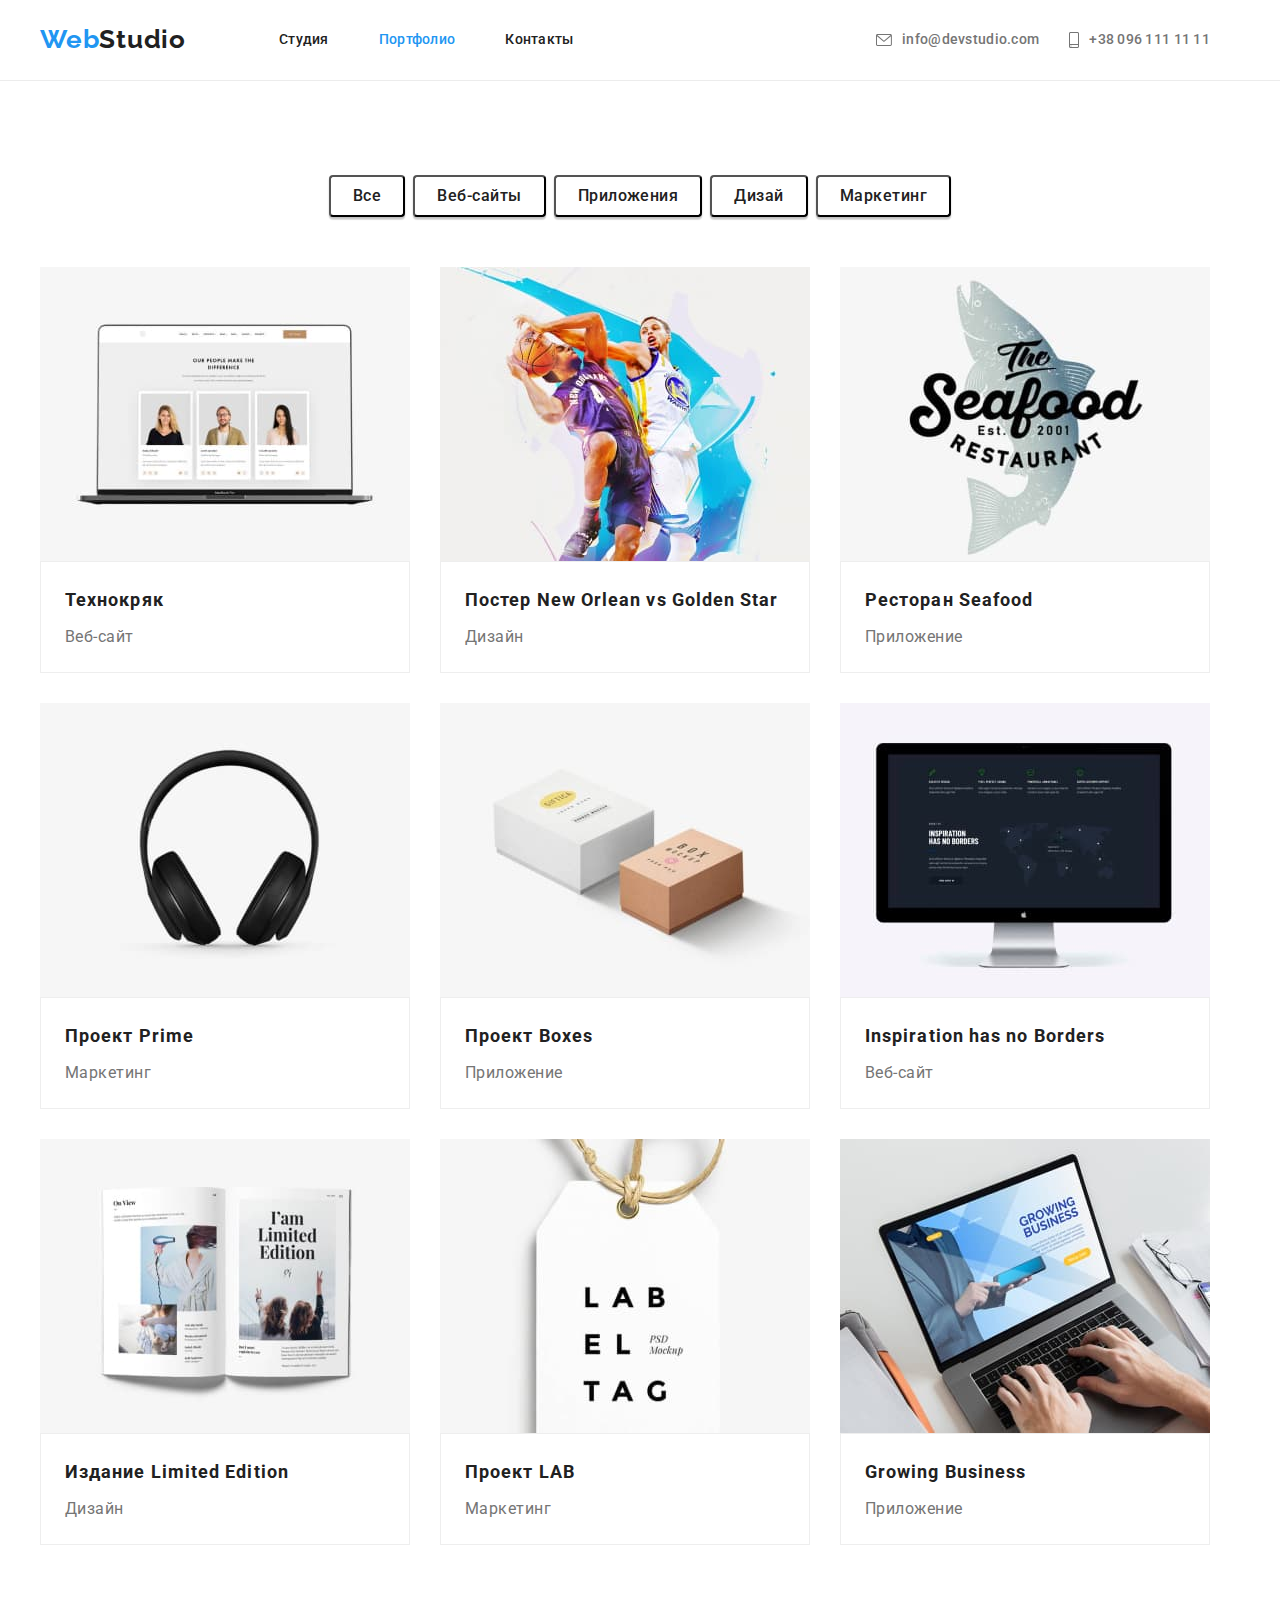
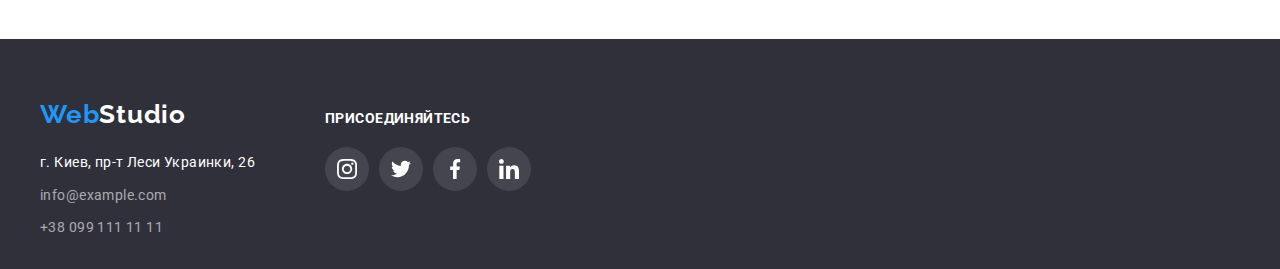
==== commit cf0b30a1: "goit-markup-hw-04" ====
--- a/portfolio.html
+++ b/portfolio.html
@@ -30,7 +30,7 @@
                     </li>
                 </ul>
             </nav>
-            <ul class="contacts list">    
+            <ul class="contacts list">
                 <li class="item">
                     <a class="link" href="mailto:info@devstudio.com">
                         <svg class="envelope-icon" width="16px" height="12px">
@@ -38,7 +38,7 @@
                         </svg> info@devstudio.com
                     </a>
                 </li>
-                
+
                 <li class="item">
                     <a class="link" href="tel:+380961111111">
                         <svg class="smartphone-icon" width="10px" height="16px">
--- a/css/styles.css
+++ b/css/styles.css
@@ -127,6 +127,7 @@
 .header-link:focus {
   color: var(--accent-color);
 }
+
 /*.header-item:first-child {
   margin-left: 93px;}*/
 
@@ -173,6 +174,9 @@
   fill: var(--main-text-color);
 }
 .navigation .link:hover {
+  color: var(--accent-color);
+}
+.navigation .header-link.current {
   color: var(--accent-color);
 }
 /*mail-link {
@@ -211,22 +215,23 @@
 /*-------------------------------MAIN---------------------------*/
 /*---section-hero---*/
 .hero {
+  background-color: #2f303a;
+  text-align: center;
+  height: 600px;
+  max-width: 1600px;
+  margin-left: auto;
+  margin-right: auto;
+  background-image: linear-gradient(to right, rgba(47, 48, 58, 0.4), rgba(47, 48, 58, 0.4)),
+    url(../images/overlay.jpg);
+  background-repeat: no-repeat;
+  background-position: center;
+  background-size: cover;
+}
+
+.hero-container {
   padding-top: 200px;
   padding-bottom: 200px;
-  background-color: #2f303a;
-
-  /*max-width: 1600px;
-  min-height: 600px;
-  margin-left: auto;
-  margin-right: auto;
-  text-align: center;
-  background-image: linear-gradient (
-  to right,  rgba(47, 48, 58, 0.4),
- rgba(47, 48, 58, 0.4),
-  url('../images/overlay.jpg');
-  background-repeat: no-repeat;
-  background-position: center;
-  background-size: cover;*/
+  /* background-color: #2f303a;*/
 }
 
 .hero-title {
@@ -517,17 +522,16 @@
   letter-spacing: 0.03em;
   color: var(--primary-title-color);
 }
-
 .page-footer .logo:hover,
-.page-footer.logo:focus {
+.page-footer .logo:focus {
   color: var(--accent-color);
 }
 /*---address---*/
-
 .address-list {
   color: var(--primary-title-color);
 }
 .address-item {
+  margin-right: 70px;
   margin-bottom: 9px;
 }
 
@@ -547,6 +551,22 @@
   line-height: 1.71;
   letter-spacing: 0.03em;
   color: var(--footer-link-color);
+}
+.address-list .footer-address {
+  color: var(--primary-white-color);
+  text-decoration: none;
+}
+.address-item .footer-address:hover,
+.address-item .footer-address:focus {
+  color: var(--accent-color);
+}
+.address-item .link-mail:hover,
+.address-item .link-mail:focus {
+  color: var(--accent-color);
+}
+.address-item .link-tel:hover,
+.address-item .link-tel:focus {
+  color: var(--accent-color);
 }
 /*-----footer-social----*/
 
@@ -559,10 +579,11 @@
 }
 .footer-icon.link {
   display: flex;
+  align-items: center;
   width: 44px;
   height: 44px;
   border-radius: 50%;
-  align-items: center;
+
   background-color: rgba(255, 255, 255, 0.1);
   color: var(--primary-title-color);
 }
@@ -570,25 +591,29 @@
   justify-content: center;
   fill: currentColor;
 }
-/*.footer-icons .logo-item + .logo-item {
+.footer-icons .logo-item + .logo-item {
   margin-left: 10px;
+}
+
+.footer-icons {
+  display: flex;
+}
+
+.footer .container {
+  display: flex;
+}
+
+/*.footer-social {
+  margin: 12px 0 0 70px;
 }*/
-
-.footer-icons {
-  display: flex;
-}
-
-.footer .container {
-  display: flex;
-}
-
-.footer-social {
-  margin: 12px 0 0 70px;
-}
 .footer-icon.link:hover,
 .footer-icon.link:focus {
   background-color: var(--accent-color);
 }
+.logo-item:nth-child(-n + 4) {
+  margin-right: -30px;
+}
+
 /*--------------------PORTFOLIO----------------------*/
 /*button-portfolio*/
 
